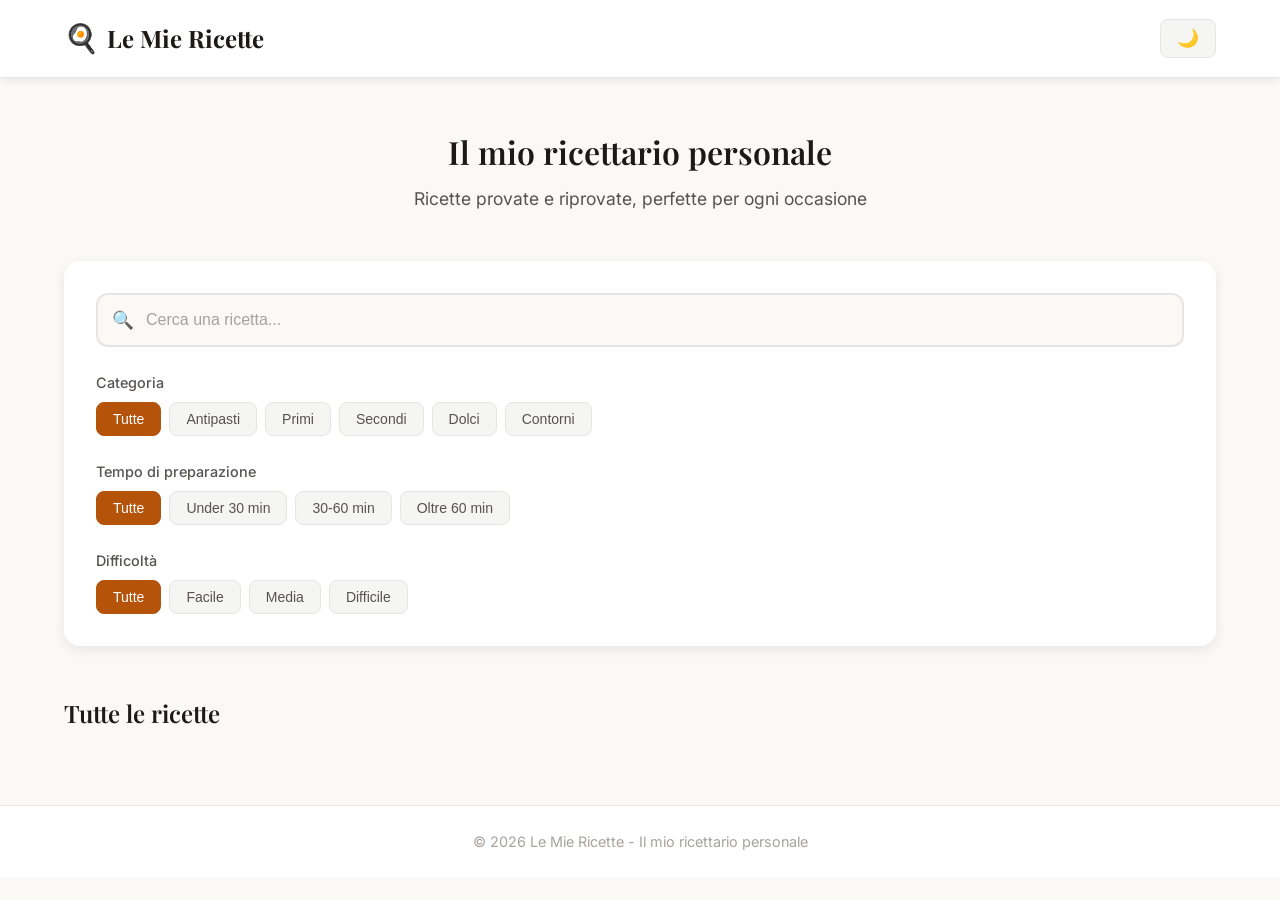
==== index.html @ f4c8f6bf "Restyle" ====
<!DOCTYPE html>
<html lang="it">
<head>
    <meta charset="UTF-8">
    <meta name="viewport" content="width=device-width, initial-scale=1.0">
    <title>Le Mie Ricette - Il Mio Ricettario Personale</title>
    <meta name="description" content="Collezione personale di ricette preferite. Cerca e scopri le migliori ricette per ogni occasione.">
    <link rel="stylesheet" href="css/styles.css">
    <link rel="preconnect" href="https://fonts.googleapis.com">
    <link rel="preconnect" href="https://fonts.gstatic.com" crossorigin>
    <link href="https://fonts.googleapis.com/css2?family=Playfair+Display:wght@400;600;700&family=Inter:wght@300;400;500;600&display=swap" rel="stylesheet">
</head>
<body>
    <header class="header">
        <div class="container">
            <div class="header-content">
                <div class="logo">
                    <span class="logo-icon">🍳</span>
                    <h1>Le Mie Ricette</h1>
                </div>
                <button class="theme-toggle" id="themeToggle" aria-label="Cambia tema">
                    <span class="theme-icon">🌙</span>
                </button>
            </div>
        </div>
    </header>

    <main class="main">
        <div class="container">
            <section class="hero">
                <h2>Il mio ricettario personale</h2>
                <p>Ricette provate e riprovate, perfette per ogni occasione</p>
            </section>

            <section class="filters-section">
                <div class="search-box">
                    <input type="text" id="searchInput" placeholder="Cerca una ricetta..." aria-label="Cerca ricetta">
                    <span class="search-icon">🔍</span>
                </div>

                <div class="filters">
                    <div class="filter-group">
                        <label>Categoria</label>
                        <div class="filter-buttons" id="categoryFilters">
                            <button class="filter-btn active" data-category="tutte">Tutte</button>
                            <button class="filter-btn" data-category="antipasto">Antipasti</button>
                            <button class="filter-btn" data-category="primo">Primi</button>
                            <button class="filter-btn" data-category="secondo">Secondi</button>
                            <button class="filter-btn" data-category="dolce">Dolci</button>
                            <button class="filter-btn" data-category="contorno">Contorni</button>
                        </div>
                    </div>

                    <div class="filter-group">
                        <label>Tempo di preparazione</label>
                        <div class="filter-buttons" id="timeFilters">
                            <button class="filter-btn active" data-time="tutte">Tutte</button>
                            <button class="filter-btn" data-time="30">Under 30 min</button>
                            <button class="filter-btn" data-time="60">30-60 min</button>
                            <button class="filter-btn" data-time="61">Oltre 60 min</button>
                        </div>
                    </div>

                    <div class="filter-group">
                        <label>Difficoltà</label>
                        <div class="filter-buttons" id="difficultyFilters">
                            <button class="filter-btn active" data-difficulty="tutte">Tutte</button>
                            <button class="filter-btn" data-difficulty="facile">Facile</button>
                            <button class="filter-btn" data-difficulty="media">Media</button>
                            <button class="filter-btn" data-difficulty="difficile">Difficile</button>
                        </div>
                    </div>
                </div>
            </section>

            <section class="recipes-section">
                <div class="recipes-header">
                    <h3 id="recipesTitle">Tutte le ricette</h3>
                    <span class="recipes-count" id="recipesCount"></span>
                </div>
                <div class="recipes-grid" id="recipesGrid">
                    <!-- Le ricette verranno caricate da JavaScript -->
                </div>
                <div class="no-results" id="noResults" style="display: none;">
                    <span class="no-results-icon">🍽️</span>
                    <p>Nessuna ricetta trovata con i filtri selezionati</p>
                    <button class="btn-reset" id="resetFilters">Resetta filtri</button>
                </div>
            </section>
        </div>
    </main>

    <footer class="footer">
        <div class="container">
            <p>&copy; 2026 Le Mie Ricette - Il mio ricettario personale</p>
        </div>
    </footer>

    <script src="js/recipes.js"></script>
    <script src="js/app.js"></script>
</body>
</html>
---- css/styles.css ----
/* === CSS Variables === */
:root {
    /* Colors - Light Theme */
    --bg-primary: #faf9f6;
    --bg-secondary: #ffffff;
    --bg-tertiary: #f5f5f4;
    --text-primary: #1c1917;
    --text-secondary: #57534e;
    --text-muted: #a8a29e;
    --accent: #b45309;
    --accent-hover: #92400e;
    --border: #e7e5e4;
    --shadow: rgba(0, 0, 0, 0.08);
    --shadow-hover: rgba(0, 0, 0, 0.12);
    
    /* Spacing */
    --spacing-xs: 0.25rem;
    --spacing-sm: 0.5rem;
    --spacing-md: 1rem;
    --spacing-lg: 1.5rem;
    --spacing-xl: 2rem;
    --spacing-2xl: 3rem;
    
    /* Border Radius */
    --radius-sm: 0.375rem;
    --radius-md: 0.5rem;
    --radius-lg: 0.75rem;
    --radius-xl: 1rem;
    
    /* Transitions */
    --transition: all 0.2s ease;
}

[data-theme="dark"] {
    --bg-primary: #1c1917;
    --bg-secondary: #292524;
    --bg-tertiary: #44403c;
    --text-primary: #fafaf9;
    --text-secondary: #d6d3d1;
    --text-muted: #78716c;
    --accent: #f59e0b;
    --accent-hover: #fbbf24;
    --border: #44403c;
    --shadow: rgba(0, 0, 0, 0.3);
    --shadow-hover: rgba(0, 0, 0, 0.4);
}

/* === Reset & Base === */
* {
    margin: 0;
    padding: 0;
    box-sizing: border-box;
}

html {
    scroll-behavior: smooth;
}

body {
    font-family: 'Inter', -apple-system, BlinkMacSystemFont, sans-serif;
    background-color: var(--bg-primary);
    color: var(--text-primary);
    line-height: 1.6;
    transition: var(--transition);
}

/* === Container === */
.container {
    max-width: 1200px;
    margin: 0 auto;
    padding: 0 var(--spacing-lg);
}

/* === Header === */
.header {
    background-color: var(--bg-secondary);
    border-bottom: 1px solid var(--border);
    position: sticky;
    top: 0;
    z-index: 100;
    box-shadow: 0 2px 8px var(--shadow);
}

.header-content {
    display: flex;
    justify-content: space-between;
    align-items: center;
    padding: var(--spacing-md) 0;
}

.logo {
    display: flex;
    align-items: center;
    gap: var(--spacing-sm);
}

.logo-icon {
    font-size: 1.75rem;
}

.logo h1 {
    font-family: 'Playfair Display', serif;
    font-size: 1.5rem;
    font-weight: 700;
    color: var(--text-primary);
}

.theme-toggle {
    background: var(--bg-tertiary);
    border: 1px solid var(--border);
    border-radius: var(--radius-md);
    padding: var(--spacing-sm) var(--spacing-md);
    cursor: pointer;
    transition: var(--transition);
    display: flex;
    align-items: center;
    gap: var(--spacing-xs);
}

.theme-toggle:hover {
    background: var(--border);
}

.theme-icon {
    font-size: 1.1rem;
}

/* === Hero Section === */
.hero {
    text-align: center;
    padding: var(--spacing-2xl) 0;
}

.hero h2 {
    font-family: 'Playfair Display', serif;
    font-size: 2rem;
    font-weight: 600;
    margin-bottom: var(--spacing-sm);
    color: var(--text-primary);
}

.hero p {
    color: var(--text-secondary);
    font-size: 1.1rem;
}

/* === Filters Section === */
.filters-section {
    background: var(--bg-secondary);
    border-radius: var(--radius-xl);
    padding: var(--spacing-xl);
    margin-bottom: var(--spacing-2xl);
    box-shadow: 0 4px 12px var(--shadow);
}

.search-box {
    position: relative;
    margin-bottom: var(--spacing-lg);
}

.search-box input {
    width: 100%;
    padding: var(--spacing-md) var(--spacing-lg);
    padding-left: 3rem;
    font-size: 1rem;
    border: 2px solid var(--border);
    border-radius: var(--radius-lg);
    background: var(--bg-primary);
    color: var(--text-primary);
    transition: var(--transition);
}

.search-box input:focus {
    outline: none;
    border-color: var(--accent);
}

.search-box input::placeholder {
    color: var(--text-muted);
}

.search-icon {
    position: absolute;
    left: var(--spacing-md);
    top: 50%;
    transform: translateY(-50%);
    font-size: 1.1rem;
}

.filters {
    display: flex;
    flex-direction: column;
    gap: var(--spacing-lg);
}

.filter-group label {
    display: block;
    font-weight: 500;
    margin-bottom: var(--spacing-sm);
    color: var(--text-secondary);
    font-size: 0.9rem;
}

.filter-buttons {
    display: flex;
    flex-wrap: wrap;
    gap: var(--spacing-sm);
}

.filter-btn {
    padding: var(--spacing-sm) var(--spacing-md);
    font-size: 0.875rem;
    font-weight: 500;
    background: var(--bg-tertiary);
    border: 1px solid var(--border);
    border-radius: var(--radius-md);
    color: var(--text-secondary);
    cursor: pointer;
    transition: var(--transition);
}

.filter-btn:hover {
    background: var(--border);
    color: var(--text-primary);
}

.filter-btn.active {
    background: var(--accent);
    border-color: var(--accent);
    color: white;
}

/* === Recipes Section === */
.recipes-section {
    margin-bottom: var(--spacing-2xl);
}

.recipes-header {
    display: flex;
    justify-content: space-between;
    align-items: center;
    margin-bottom: var(--spacing-lg);
}

.recipes-header h3 {
    font-family: 'Playfair Display', serif;
    font-size: 1.5rem;
    font-weight: 600;
}

.recipes-count {
    color: var(--text-muted);
    font-size: 0.9rem;
}

.recipes-grid {
    display: grid;
    grid-template-columns: repeat(auto-fill, minmax(300px, 1fr));
    gap: var(--spacing-xl);
}

/* === Recipe Card === */
.recipe-card {
    background: var(--bg-secondary);
    border-radius: var(--radius-xl);
    overflow: hidden;
    box-shadow: 0 4px 12px var(--shadow);
    transition: var(--transition);
    cursor: pointer;
}

.recipe-card:hover {
    transform: translateY(-4px);
    box-shadow: 0 8px 24px var(--shadow-hover);
}

.recipe-card-image {
    width: 100%;
    height: 200px;
    object-fit: cover;
    background: var(--bg-tertiary);
    display: flex;
    align-items: center;
    justify-content: center;
    font-size: 3rem;
}

.recipe-card-content {
    padding: var(--spacing-lg);
}

.recipe-card-category {
    display: inline-block;
    padding: var(--spacing-xs) var(--spacing-sm);
    background: var(--accent);
    color: white;
    font-size: 0.75rem;
    font-weight: 600;
    text-transform: uppercase;
    border-radius: var(--radius-sm);
    margin-bottom: var(--spacing-sm);
}

.recipe-card-title {
    font-family: 'Playfair Display', serif;
    font-size: 1.25rem;
    font-weight: 600;
    margin-bottom: var(--spacing-sm);
    color: var(--text-primary);
}

.recipe-card-description {
    color: var(--text-secondary);
    font-size: 0.9rem;
    margin-bottom: var(--spacing-md);
    line-height: 1.5;
}

.recipe-card-meta {
    display: flex;
    gap: var(--spacing-md);
    flex-wrap: wrap;
}

.recipe-meta-item {
    display: flex;
    align-items: center;
    gap: var(--spacing-xs);
    font-size: 0.85rem;
    color: var(--text-muted);
}

.recipe-meta-item span {
    font-size: 1rem;
}

/* === No Results === */
.no-results {
    text-align: center;
    padding: var(--spacing-2xl);
    background: var(--bg-secondary);
    border-radius: var(--radius-xl);
}

.no-results-icon {
    font-size: 3rem;
    display: block;
    margin-bottom: var(--spacing-md);
}

.no-results p {
    color: var(--text-secondary);
    margin-bottom: var(--spacing-lg);
}

.btn-reset {
    padding: var(--spacing-sm) var(--spacing-lg);
    background: var(--accent);
    color: white;
    border: none;
    border-radius: var(--radius-md);
    font-weight: 500;
    cursor: pointer;
    transition: var(--transition);
}

.btn-reset:hover {
    background: var(--accent-hover);
}

/* === Footer === */
.footer {
    background: var(--bg-secondary);
    border-top: 1px solid var(--border);
    padding: var(--spacing-lg) 0;
    text-align: center;
}

.footer p {
    color: var(--text-muted);
    font-size: 0.9rem;
}

/* === Single Recipe Page === */
.recipe-page {
    max-width: 800px;
    margin: 0 auto;
    padding: var(--spacing-2xl) var(--spacing-lg);
}

.recipe-page-header {
    margin-bottom: var(--spacing-2xl);
}

.recipe-page-back {
    display: inline-flex;
    align-items: center;
    gap: var(--spacing-xs);
    color: var(--accent);
    text-decoration: none;
    font-weight: 500;
    margin-bottom: var(--spacing-lg);
    transition: var(--transition);
}

.recipe-page-back:hover {
    color: var(--accent-hover);
}

.recipe-page-title {
    font-family: 'Playfair Display', serif;
    font-size: 2.5rem;
    font-weight: 700;
    margin-bottom: var(--spacing-md);
}

.recipe-page-meta {
    display: flex;
    gap: var(--spacing-lg);
    flex-wrap: wrap;
    padding: var(--spacing-lg);
    background: var(--bg-secondary);
    border-radius: var(--radius-lg);
    box-shadow: 0 2px 8px var(--shadow);
}

.recipe-page-image {
    width: 100%;
    height: 400px;
    object-fit: cover;
    border-radius: var(--radius-xl);
    margin-bottom: var(--spacing-2xl);
    background: var(--bg-tertiary);
    display: flex;
    align-items: center;
    justify-content: center;
    font-size: 5rem;
}

.recipe-page-section {
    margin-bottom: var(--spacing-2xl);
}

.recipe-page-section h3 {
    font-family: 'Playfair Display', serif;
    font-size: 1.5rem;
    font-weight: 600;
    margin-bottom: var(--spacing-lg);
    padding-bottom: var(--spacing-sm);
    border-bottom: 2px solid var(--accent);
}

.ingredients-list {
    list-style: none;
}

.ingredients-list li {
    padding: var(--spacing-sm) 0;
    border-bottom: 1px solid var(--border);
    display: flex;
    align-items: center;
    gap: var(--spacing-sm);
}

.ingredients-list li::before {
    content: "•";
    color: var(--accent);
    font-weight: bold;
    font-size: 1.2rem;
}

.instructions-list {
    list-style: none;
    counter-reset: step;
}

.instructions-list li {
    counter-increment: step;
    padding: var(--spacing-md) 0;
    padding-left: 3rem;
    position: relative;
    border-bottom: 1px solid var(--border);
}

.instructions-list li::before {
    content: counter(step);
    position: absolute;
    left: 0;
    width: 2rem;
    height: 2rem;
    background: var(--accent);
    color: white;
    border-radius: 50%;
    display: flex;
    align-items: center;
    justify-content: center;
    font-weight: 600;
    font-size: 0.9rem;
}

/* === Responsive Design === */
@media (max-width: 768px) {
    .container {
        padding: 0 var(--spacing-md);
    }
    
    .hero h2 {
        font-size: 1.5rem;
    }
    
    .hero p {
        font-size: 1rem;
    }
    
    .filters-section {
        padding: var(--spacing-lg);
    }
    
    .recipes-grid {
        grid-template-columns: 1fr;
        gap: var(--spacing-lg);
    }
    
    .filter-buttons {
        overflow-x: auto;
        flex-wrap: nowrap;
        padding-bottom: var(--spacing-sm);
        -webkit-overflow-scrolling: touch;
    }
    
    .filter-btn {
        flex-shrink: 0;
    }
    
    .recipe-page-title {
        font-size: 1.75rem;
    }
    
    .recipe-page-meta {
        flex-direction: column;
        gap: var(--spacing-md);
    }
    
    .recipe-page-image {
        height: 250px;
    }
}

@media (max-width: 480px) {
    .logo h1 {
        font-size: 1.25rem;
    }
    
    .hero {
        padding: var(--spacing-lg) 0;
    }
    
    .recipes-header {
        flex-direction: column;
        align-items: flex-start;
        gap: var(--spacing-sm);
    }
}
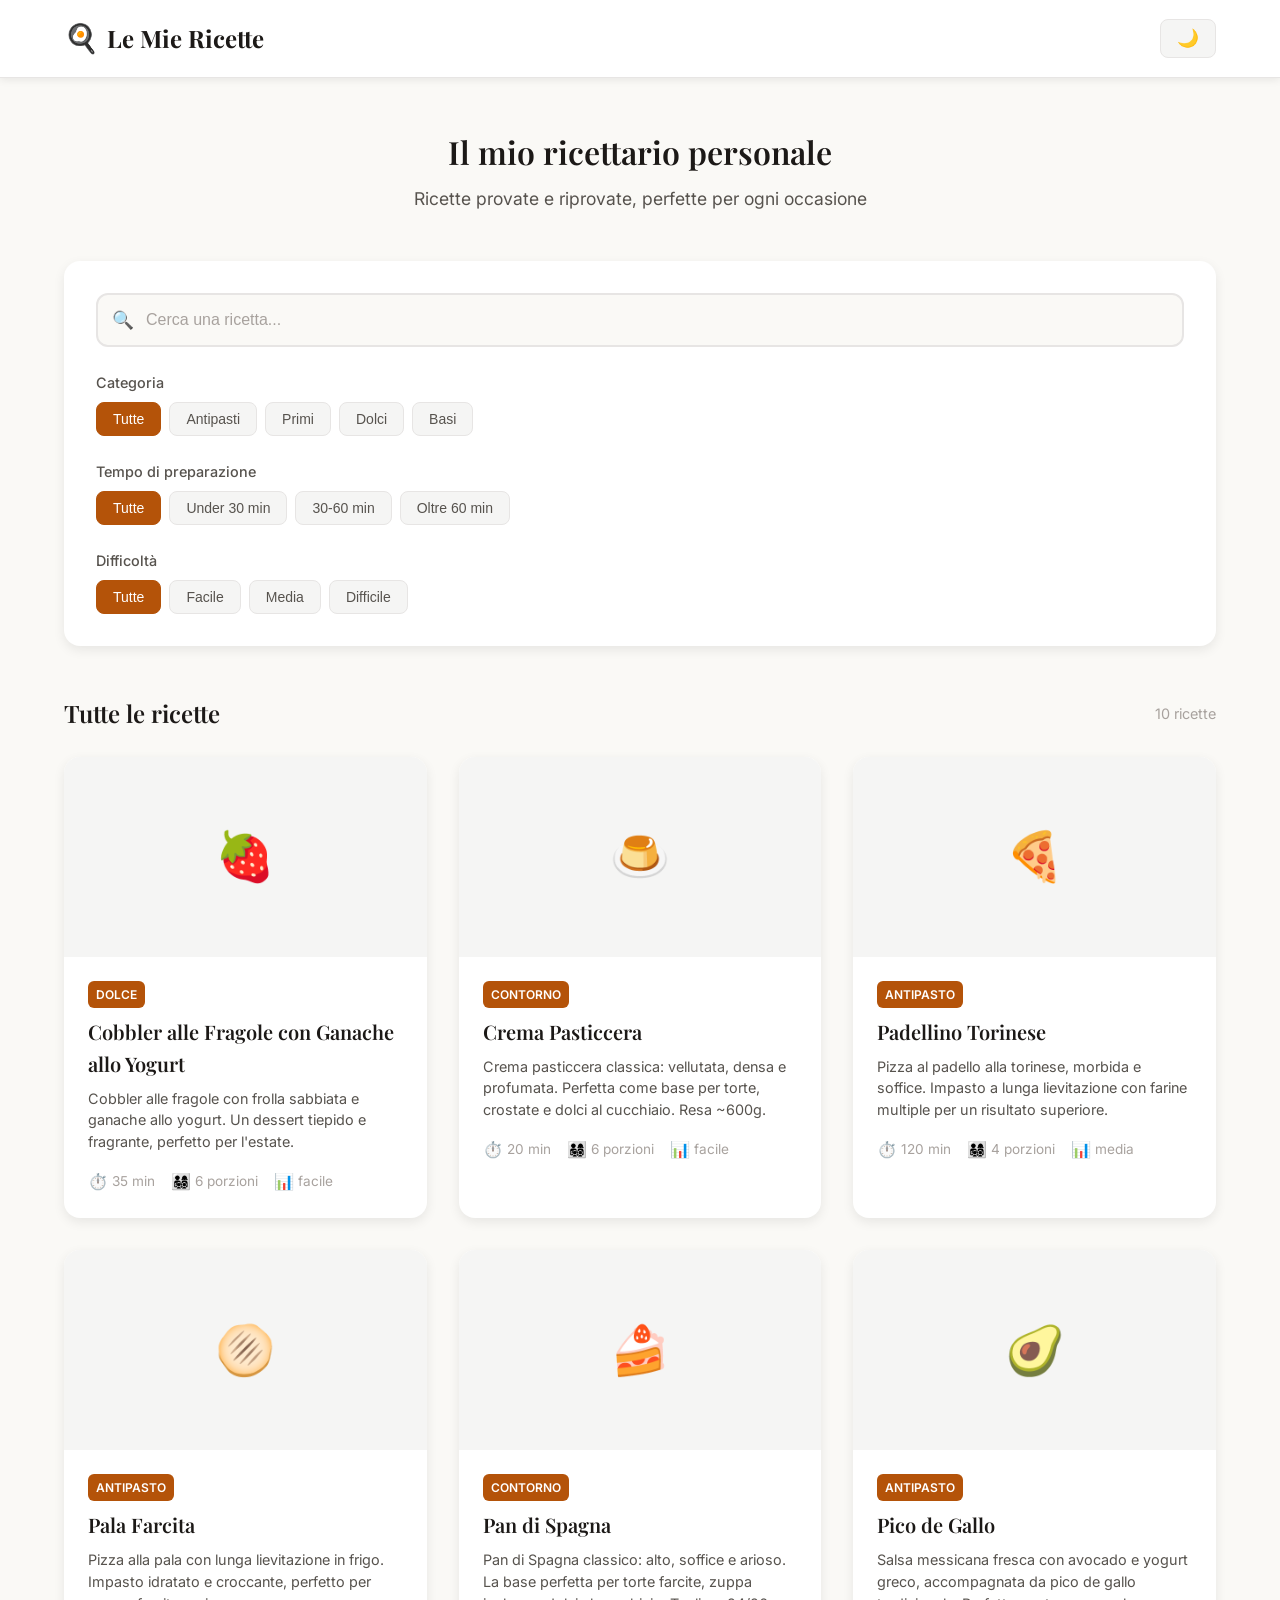
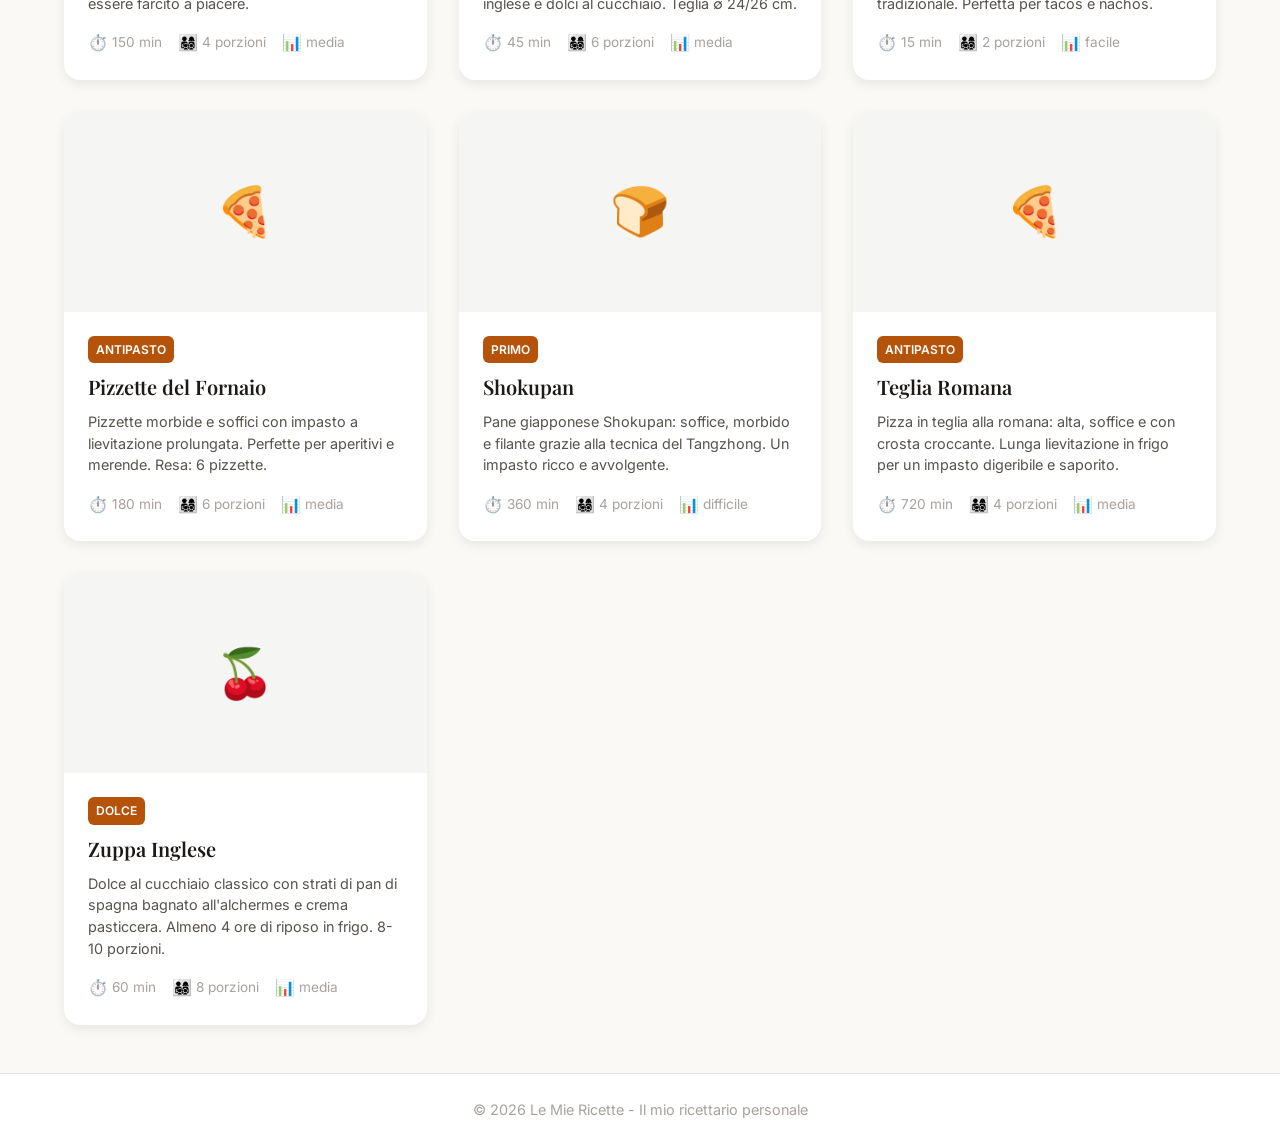
==== commit 05e9fea2: "Sostituite ricette di prova con le 10 ricette reali da Hugo" ====
--- a/index.html
+++ b/index.html
@@ -45,9 +45,8 @@
                             <button class="filter-btn active" data-category="tutte">Tutte</button>
                             <button class="filter-btn" data-category="antipasto">Antipasti</button>
                             <button class="filter-btn" data-category="primo">Primi</button>
-                            <button class="filter-btn" data-category="secondo">Secondi</button>
                             <button class="filter-btn" data-category="dolce">Dolci</button>
-                            <button class="filter-btn" data-category="contorno">Contorni</button>
+                            <button class="filter-btn" data-category="contorno">Basi</button>
                         </div>
                     </div>
 
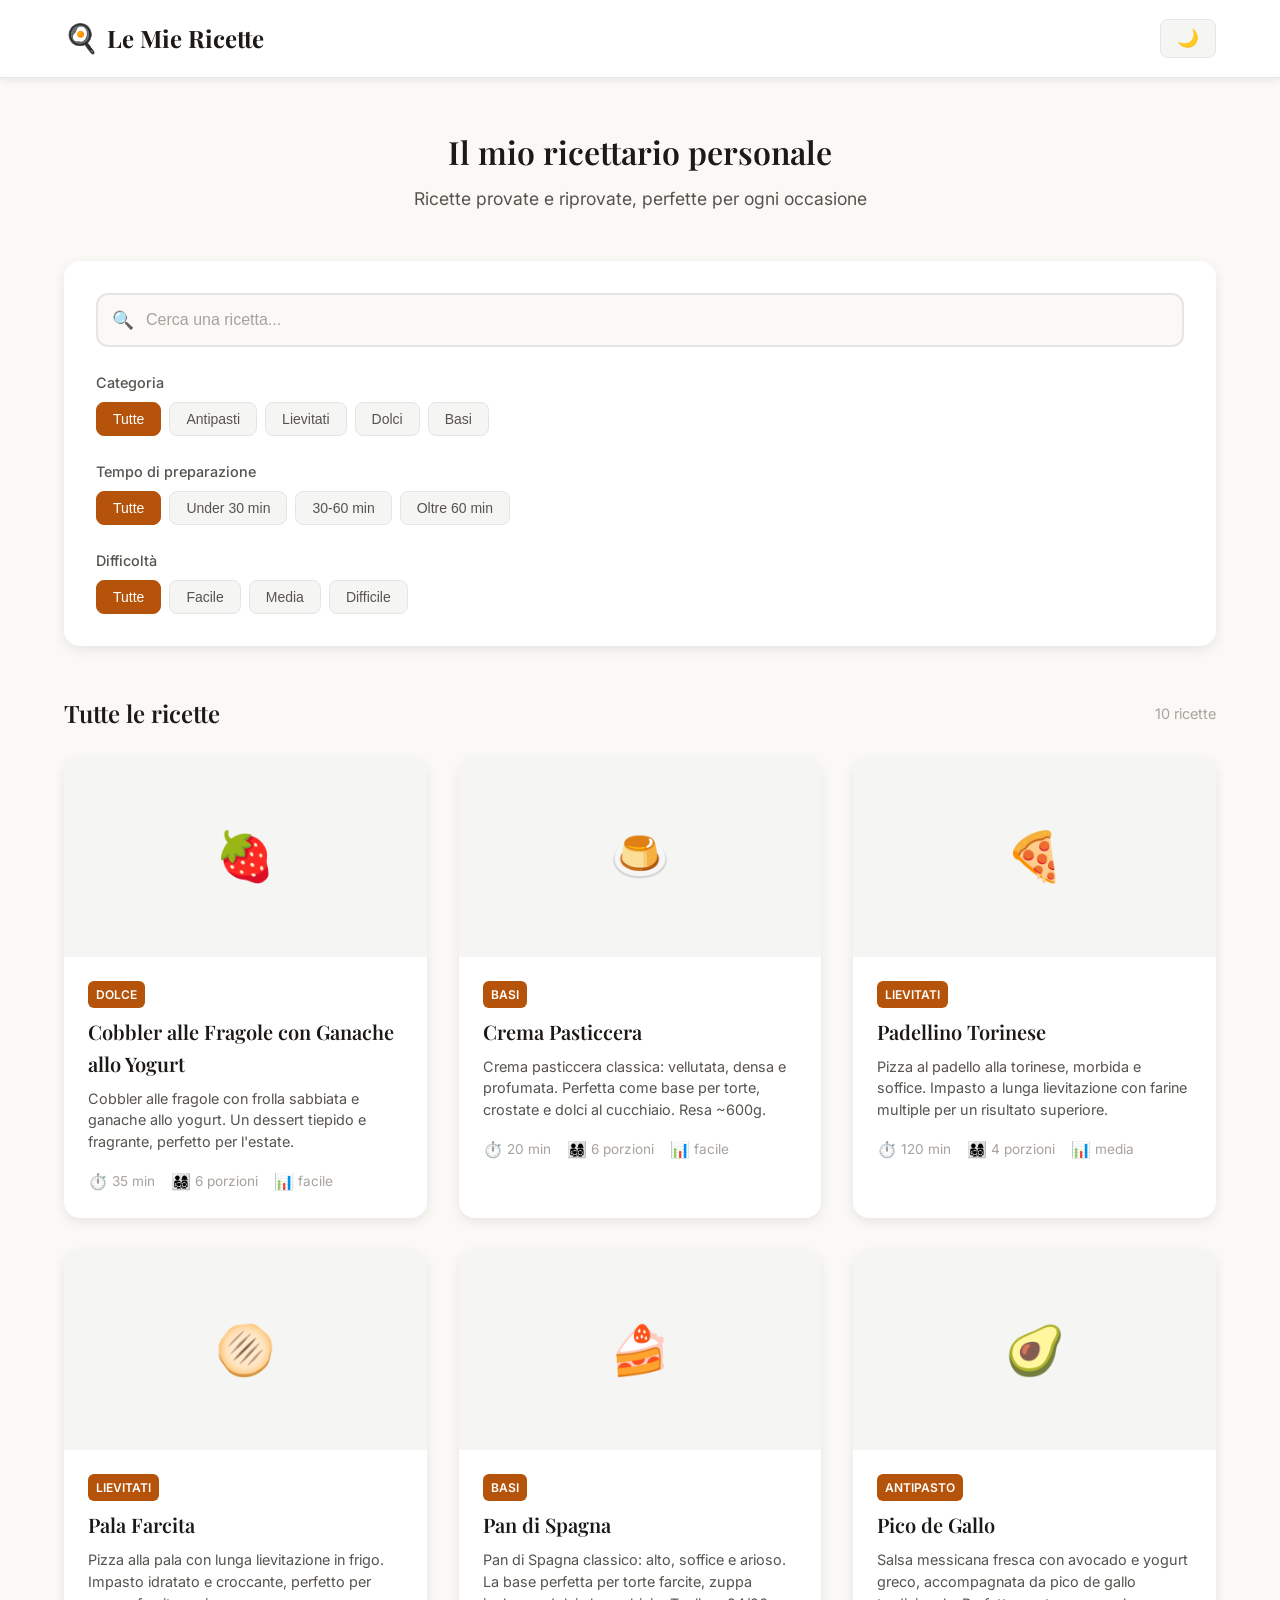
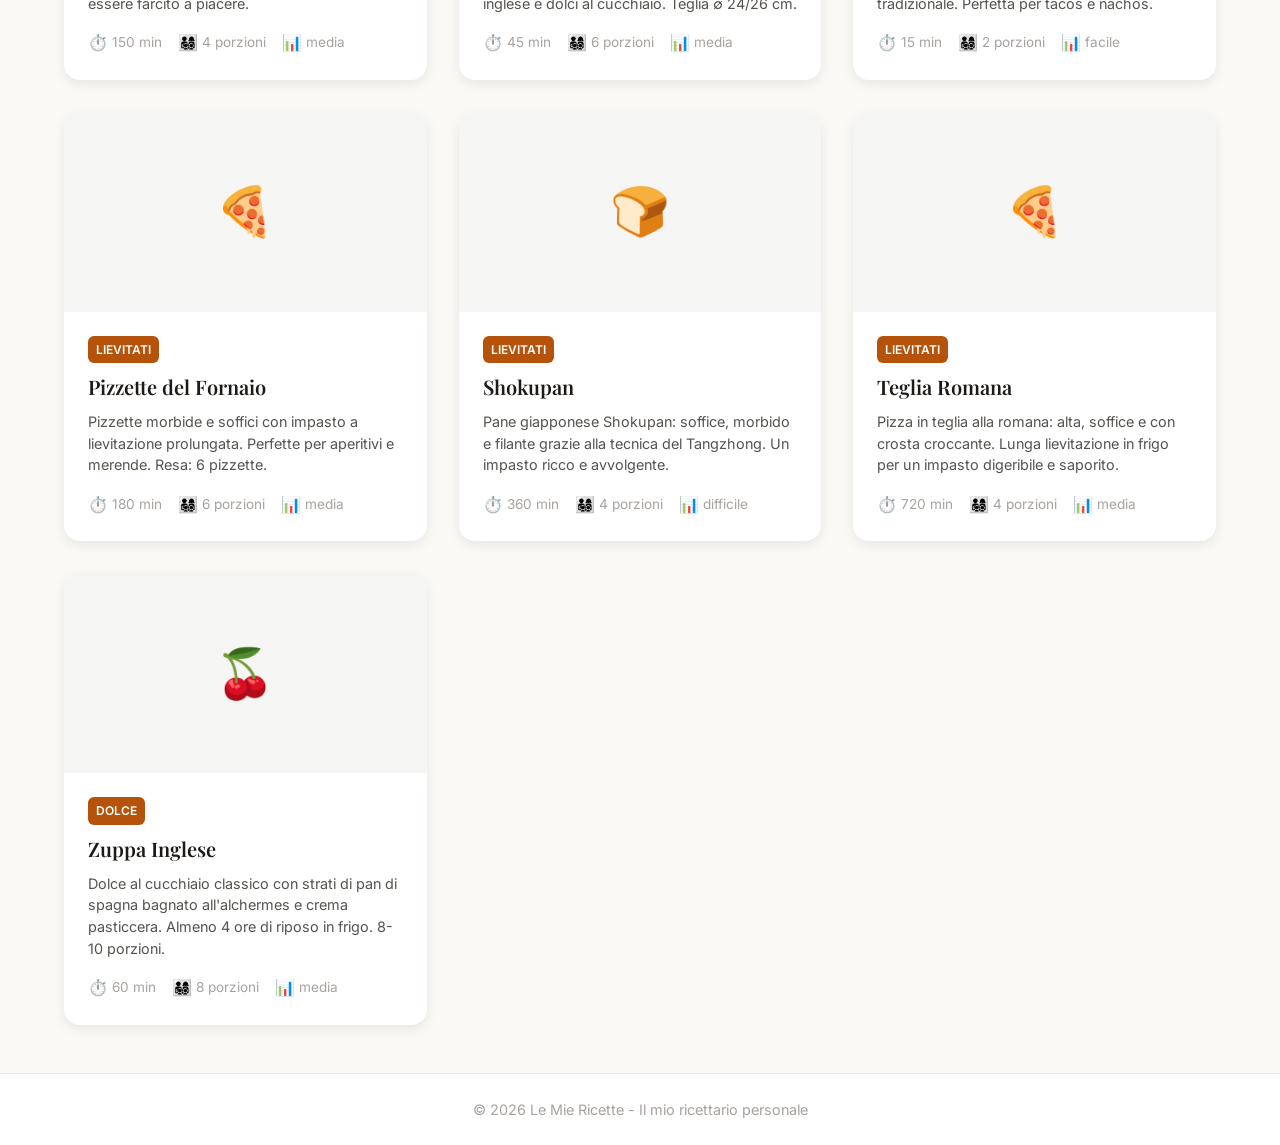
==== commit 4e285e43: "Categorie" ====
--- a/index.html
+++ b/index.html
@@ -44,9 +44,9 @@
                         <div class="filter-buttons" id="categoryFilters">
                             <button class="filter-btn active" data-category="tutte">Tutte</button>
                             <button class="filter-btn" data-category="antipasto">Antipasti</button>
-                            <button class="filter-btn" data-category="primo">Primi</button>
+                            <button class="filter-btn" data-category="lievitati">Lievitati</button>
                             <button class="filter-btn" data-category="dolce">Dolci</button>
-                            <button class="filter-btn" data-category="contorno">Basi</button>
+                            <button class="filter-btn" data-category="basi">Basi</button>
                         </div>
                     </div>
 
